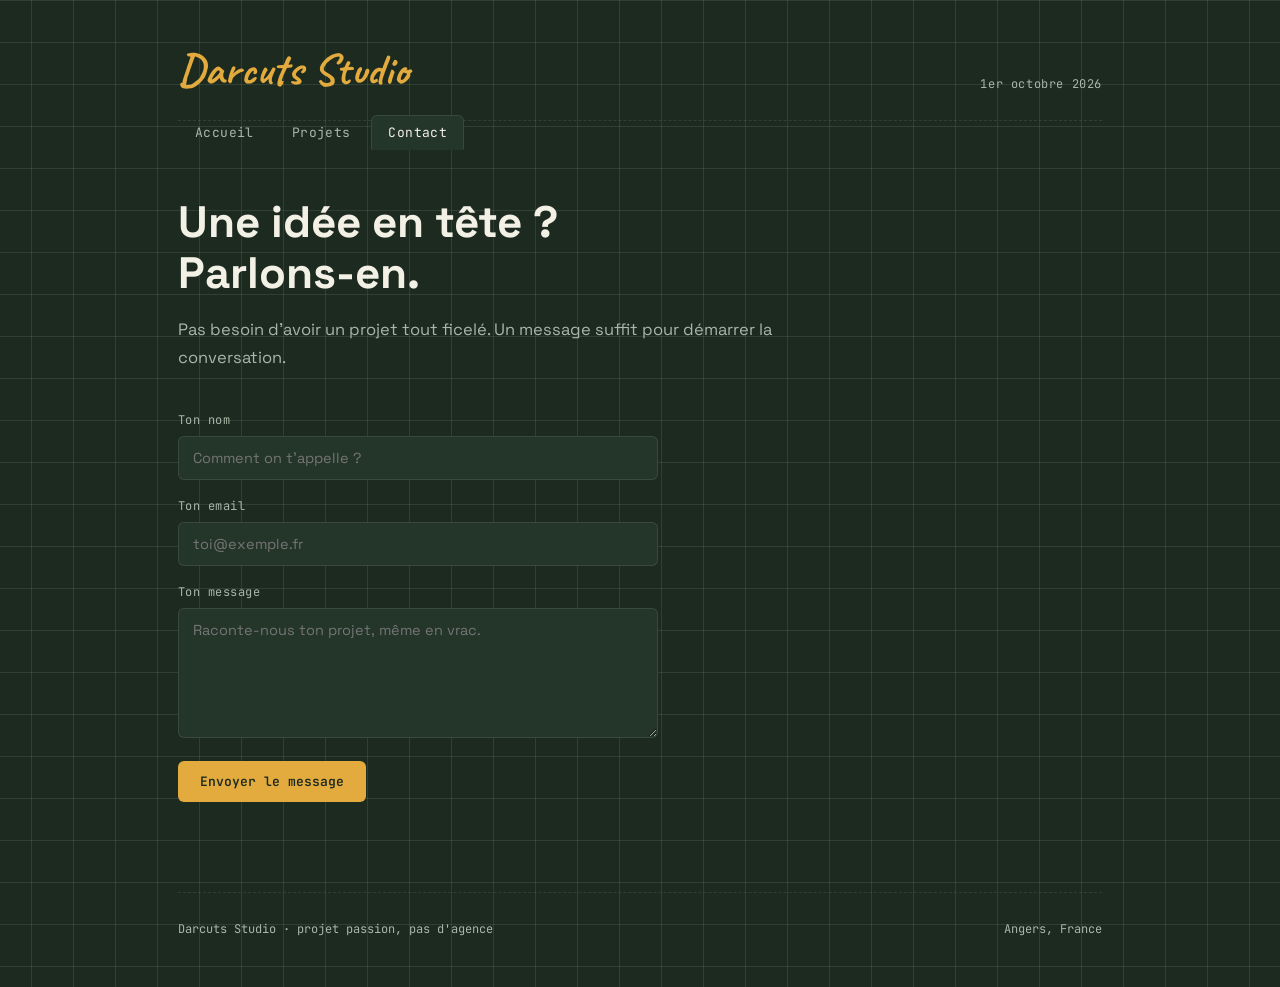
==== contact.html @ 4c1b3170 "Create contact.html" ====
<!DOCTYPE html>
<html lang="fr">
<head>
  <meta charset="UTF-8">
  <meta name="viewport" content="width=device-width, initial-scale=1.0">
  <title>Contact - Darcuts Studio</title>
  <link rel="stylesheet" href="style.css">
</head>
<body>

<div class="wrap">
  <header class="site">
    <div class="brand-row">
      <div class="brand">Darcuts Studio</div>
      <time class="brand-date" datetime="2026-10-01">1er octobre 2026</time>
    </div>
    <nav class="site-nav">
      <ul>
        <li><a href="index.html">Accueil</a></li>
        <li><a href="projets.html">Projets</a></li>
        <li><a href="contact.html" class="active">Contact</a></li>
      </ul>
    </nav>
  </header>

  <h1 class="hero">Une idée en tête ? <span class="underline">Parlons-en.</span></h1>
  <p class="lead">Pas besoin d'avoir un projet tout ficelé. Un message suffit pour démarrer la conversation.</p>

  <form class="contact-form" onsubmit="return false;">
    <div class="field">
      <label for="name">Ton nom</label>
      <input type="text" id="name" name="name" placeholder="Comment on t'appelle ?">
    </div>
    <div class="field">
      <label for="email">Ton email</label>
      <input type="email" id="email" name="email" placeholder="toi@exemple.fr">
    </div>
    <div class="field">
      <label for="message">Ton message</label>
      <textarea id="message" name="message" placeholder="Raconte-nous ton projet, même en vrac."></textarea>
    </div>
    <button class="btn btn-primary" type="submit" style="align-self: flex-start;">Envoyer le message</button>
  </form>

  <footer class="site">
    <p>Darcuts Studio · projet passion, pas d'agence</p>
    <p>Angers, France</p>
  </footer>
</div>

</body>
</html>
---- style.css ----
@import url('https://fonts.googleapis.com/css2?family=Space+Grotesk:wght@400;500;600;700&family=Caveat:wght@600;700&family=JetBrains+Mono:wght@400;500&display=swap');

:root {
  --board: #1c2a20;
  --board-panel: #24352a;
  --board-panel-hi: #2b3f32;
  --chalk: #f3f0e6;
  --chalk-dim: #a9b6a8;
  --marker-yellow: #e3ab3d;
  --marker-coral: #e2694f;
  --tape: rgba(243, 240, 230, 0.85);
  --line: rgba(243, 240, 230, 0.1);
}

* { margin: 0; padding: 0; box-sizing: border-box; }

html, body {
  background: var(--board);
  color: var(--chalk);
  font-family: 'Space Grotesk', sans-serif;
  min-height: 100vh;
}

body {
  background-image:
    linear-gradient(var(--line) 1px, transparent 1px),
    linear-gradient(90deg, var(--line) 1px, transparent 1px);
  background-size: 42px 42px;
  background-position: center top;
}

.wrap { max-width: 980px; margin: 0 auto; padding: 0 28px; }

a { color: inherit; text-decoration: none; }

/* ---------- HEADER / NAV ---------- */
header.site {
  padding: 48px 0 0;
}

.brand-row {
  display: flex;
  justify-content: space-between;
  align-items: flex-end;
  flex-wrap: wrap;
  gap: 18px;
  padding-bottom: 28px;
  border-bottom: 1px dashed var(--line);
}

.brand {
  font-family: 'Caveat', cursive;
  font-weight: 700;
  font-size: 44px;
  color: var(--marker-yellow);
  line-height: 1;
}

.brand-date {
  font-family: 'JetBrains Mono', monospace;
  font-size: 12px;
  color: var(--chalk-dim);
  letter-spacing: 0.05em;
}

nav.site-nav ul {
  display: flex;
  gap: 4px;
  list-style: none;
}

nav.site-nav a {
  font-family: 'JetBrains Mono', monospace;
  font-size: 13px;
  letter-spacing: 0.03em;
  color: var(--chalk-dim);
  padding: 8px 16px;
  border-radius: 6px 6px 0 0;
  border: 1px solid transparent;
  transition: color 0.2s ease, background 0.2s ease, border-color 0.2s ease;
}

nav.site-nav a:hover,
nav.site-nav a.active {
  color: var(--chalk);
  background: var(--board-panel);
  border-color: var(--line);
  border-bottom-color: var(--board-panel);
}

nav.site-nav {
  margin-bottom: -1px;
}

/* ---------- PINNED NOTE (intro quote) ---------- */
.pinned-note {
  position: relative;
  background: var(--board-panel);
  border: 1px solid var(--line);
  border-radius: 4px;
  padding: 28px 30px;
  margin: 40px 0 8px;
  max-width: 640px;
  font-size: 16px;
  line-height: 1.65;
  color: var(--chalk);
  transform: rotate(-0.6deg);
}

.pinned-note::before {
  content: '';
  position: absolute;
  top: -12px;
  left: 32px;
  width: 60px;
  height: 22px;
  background: var(--tape);
  opacity: 0.9;
  transform: rotate(-4deg);
  box-shadow: 0 2px 4px rgba(0,0,0,0.25);
}

/* ---------- HERO TITLE ---------- */
h1.hero {
  font-family: 'Space Grotesk', sans-serif;
  font-weight: 700;
  font-size: clamp(30px, 5vw, 44px);
  line-height: 1.15;
  margin: 56px 0 18px;
  max-width: 620px;
}

h1.hero .underline {
  position: relative;
  white-space: nowrap;
}

h1.hero .underline::after {
  content: '';
  position: absolute;
  left: -2px; right: -2px; bottom: 2px;
  height: 9px;
  background: var(--marker-coral);
  opacity: 0.35;
  z-index: -1;
  transform: rotate(-1deg);
}

p.lead {
  font-size: 16.5px;
  line-height: 1.7;
  color: var(--chalk-dim);
  max-width: 620px;
  margin-bottom: 36px;
}

/* ---------- BUTTONS ---------- */
.btn-row { display: flex; gap: 12px; flex-wrap: wrap; margin-bottom: 64px; }

.btn {
  font-family: 'JetBrains Mono', monospace;
  font-size: 13px;
  padding: 12px 22px;
  border-radius: 6px;
  cursor: pointer;
  border: 1px solid transparent;
  transition: transform 0.15s ease, background 0.2s ease, border-color 0.2s ease;
}

.btn-primary {
  background: var(--marker-yellow);
  color: #1c2a20;
  font-weight: 600;
  border: none;
}

.btn-primary:hover { transform: translateY(-2px); }

.btn-ghost {
  background: transparent;
  color: var(--chalk);
  border-color: var(--line);
}

.btn-ghost:hover {
  border-color: var(--marker-yellow);
  color: var(--marker-yellow);
}

/* ---------- SECTION LABEL ---------- */
.section-label {
  font-family: 'JetBrains Mono', monospace;
  font-size: 12px;
  letter-spacing: 0.1em;
  text-transform: uppercase;
  color: var(--chalk-dim);
  margin: 0 0 22px;
  display: flex;
  align-items: center;
  gap: 14px;
}

.section-label::after {
  content: '';
  flex: 1;
  height: 1px;
  background: var(--line);
}

/* ---------- PROJECT CARDS ---------- */
.card-grid {
  display: grid;
  grid-template-columns: repeat(auto-fill, minmax(280px, 1fr));
  gap: 22px;
  margin-bottom: 80px;
}

.card {
  position: relative;
  background: var(--board-panel);
  border: 1px solid var(--line);
  border-radius: 6px;
  padding: 26px 22px 22px;
  transition: transform 0.2s ease, border-color 0.2s ease, background 0.2s ease;
}

.card:nth-child(odd) { transform: rotate(-0.5deg); }
.card:nth-child(even) { transform: rotate(0.5deg); }

.card:hover {
  transform: rotate(0deg) translateY(-3px);
  border-color: rgba(227, 171, 61, 0.4);
  background: var(--board-panel-hi);
}

.card::before {
  content: '';
  position: absolute;
  top: -10px;
  left: 24px;
  width: 46px;
  height: 18px;
  background: var(--tape);
  opacity: 0.85;
  transform: rotate(-3deg);
  box-shadow: 0 2px 4px rgba(0,0,0,0.25);
}

.card h3 {
  font-family: 'Space Grotesk', sans-serif;
  font-weight: 600;
  font-size: 19px;
  margin-bottom: 10px;
  color: var(--chalk);
}

.card p {
  font-size: 14px;
  line-height: 1.6;
  color: var(--chalk-dim);
  margin-bottom: 16px;
}

.tags { display: flex; flex-wrap: wrap; gap: 6px; }

.tag {
  font-family: 'JetBrains Mono', monospace;
  font-size: 10.5px;
  color: var(--chalk);
  background: rgba(243,240,230,0.05);
  border: 1px solid var(--line);
  padding: 3px 9px;
  border-radius: 20px;
}

/* ---------- CONTACT FORM ---------- */
form.contact-form {
  max-width: 480px;
  margin: 40px 0 90px;
  display: flex;
  flex-direction: column;
  gap: 18px;
}

.field label {
  display: block;
  font-family: 'JetBrains Mono', monospace;
  font-size: 12px;
  letter-spacing: 0.04em;
  color: var(--chalk-dim);
  margin-bottom: 8px;
}

.field input,
.field textarea {
  width: 100%;
  background: var(--board-panel);
  border: 1px solid var(--line);
  border-radius: 6px;
  padding: 12px 14px;
  color: var(--chalk);
  font-family: 'Space Grotesk', sans-serif;
  font-size: 14.5px;
  resize: vertical;
}

.field input:focus,
.field textarea:focus {
  outline: none;
  border-color: var(--marker-yellow);
}

.field textarea { min-height: 130px; }

/* ---------- FOOTER ---------- */
footer.site {
  border-top: 1px dashed var(--line);
  padding: 28px 0 50px;
  display: flex;
  justify-content: space-between;
  flex-wrap: wrap;
  gap: 10px;
  font-family: 'JetBrains Mono', monospace;
  font-size: 12px;
  color: var(--chalk-dim);
}

.admin-dot {
  cursor: default;
}

.admin-dot:hover {
  cursor: pointer;
  color: var(--marker-yellow);
}

@media (max-width: 600px) {
  .brand-row { flex-direction: column; align-items: flex-start; }
  header.site { padding-top: 32px; }
  h1.hero { margin-top: 40px; }
}
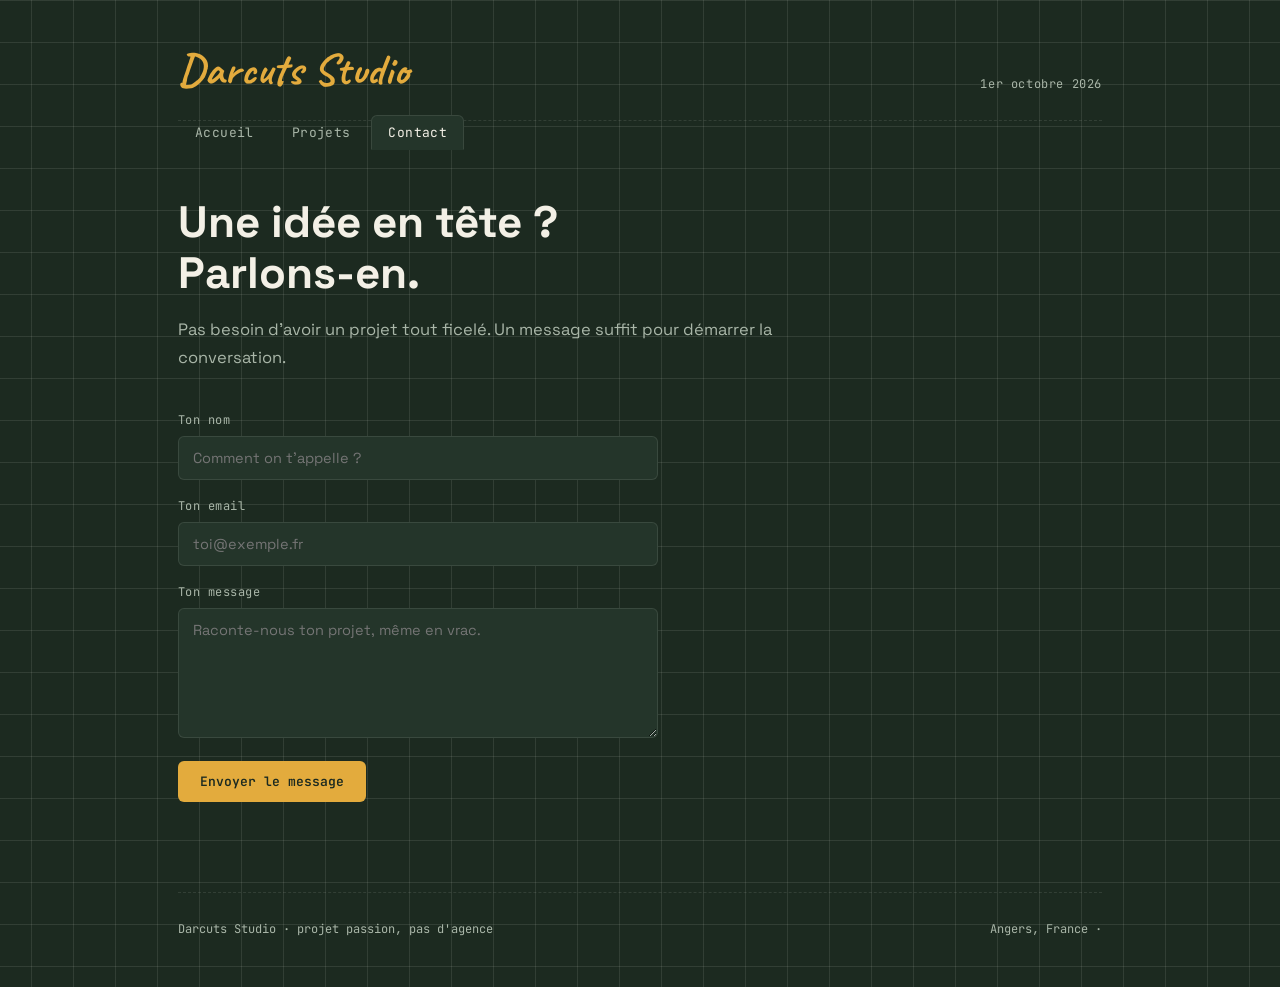
==== commit e6e0f347: "Enhance contact form with required fields and action Updated the contact form to include required fi" ====
--- a/contact.html
+++ b/contact.html
@@ -26,25 +26,29 @@
   <h1 class="hero">Une idée en tête ? <span class="underline">Parlons-en.</span></h1>
   <p class="lead">Pas besoin d'avoir un projet tout ficelé. Un message suffit pour démarrer la conversation.</p>
 
-  <form class="contact-form" onsubmit="return false;">
+  <form class="contact-form" action="https://formsubmit.co/darcuts.ldt@gmail.com" method="POST">
+    <input type="hidden" name="_subject" value="Nouveau message - Darcuts Studio">
+    <input type="hidden" name="_template" value="table">
+    <input type="hidden" name="_next" value="merci.html">
+
     <div class="field">
       <label for="name">Ton nom</label>
-      <input type="text" id="name" name="name" placeholder="Comment on t'appelle ?">
+      <input type="text" id="name" name="name" placeholder="Comment on t'appelle ?" required>
     </div>
     <div class="field">
       <label for="email">Ton email</label>
-      <input type="email" id="email" name="email" placeholder="toi@exemple.fr">
+      <input type="email" id="email" name="email" placeholder="toi@exemple.fr" required>
     </div>
     <div class="field">
       <label for="message">Ton message</label>
-      <textarea id="message" name="message" placeholder="Raconte-nous ton projet, même en vrac."></textarea>
+      <textarea id="message" name="message" placeholder="Raconte-nous ton projet, même en vrac." required></textarea>
     </div>
     <button class="btn btn-primary" type="submit" style="align-self: flex-start;">Envoyer le message</button>
   </form>
 
   <footer class="site">
     <p>Darcuts Studio · projet passion, pas d'agence</p>
-    <p>Angers, France</p>
+    <p>Angers, France <span class="admin-dot" onclick="window.location.href='admin.html'" title=""> · </span></p>
   </footer>
 </div>
 
